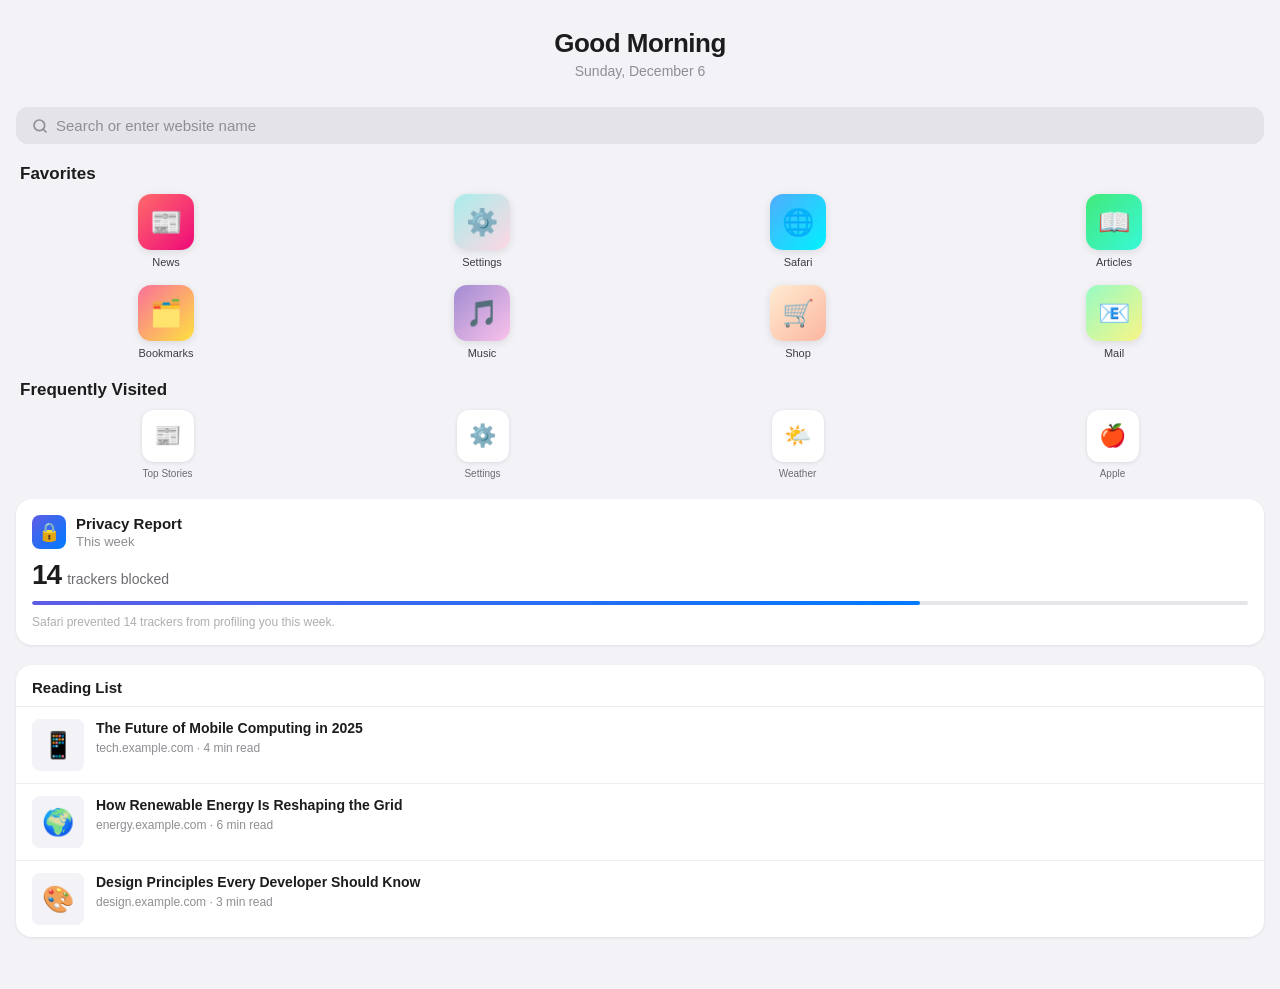
==== pages/home.html @ f95d5929 "Create home.html" ====
<!DOCTYPE html>
<html lang="en">
<head>
  <meta charset="UTF-8" />
  <meta name="viewport" content="width=device-width, initial-scale=1.0" />
  <title>Safari Start Page</title>
  <style>
    * { box-sizing: border-box; margin: 0; padding: 0; }
    body {
      font-family: -apple-system, BlinkMacSystemFont, "SF Pro Display", sans-serif;
      background: #f2f2f7;
      color: #1c1c1e;
      min-height: 100vh;
      overflow-x: hidden;
    }

    /* ── Top greeting ── */
    .greeting-section {
      padding: 28px 20px 16px;
      text-align: center;
    }
    .greeting {
      font-size: 26px;
      font-weight: 700;
      letter-spacing: -0.5px;
      color: #1c1c1e;
    }
    .date-text {
      font-size: 14px;
      color: #8e8e93;
      margin-top: 4px;
    }

    /* ── Search bar (visual only) ── */
    .search-field {
      margin: 12px 16px 0;
      background: rgba(118,118,128,0.12);
      border-radius: 12px;
      padding: 10px 16px;
      display: flex;
      align-items: center;
      gap: 8px;
      color: #8e8e93;
      font-size: 15px;
      cursor: pointer;
      transition: background 0.2s;
    }
    .search-field:active { background: rgba(118,118,128,0.2); }
    .search-field svg { width: 16px; height: 16px; flex-shrink: 0; }

    /* ── Favorites grid ── */
    .section-title {
      font-size: 17px;
      font-weight: 600;
      color: #1c1c1e;
      padding: 20px 20px 10px;
    }

    .favorites-grid {
      display: grid;
      grid-template-columns: repeat(4, 1fr);
      gap: 16px;
      padding: 0 16px;
    }

    .fav-item {
      display: flex;
      flex-direction: column;
      align-items: center;
      gap: 6px;
      cursor: pointer;
    }
    .fav-item:active .fav-icon { transform: scale(0.88); }

    .fav-icon {
      width: 56px;
      height: 56px;
      border-radius: 13px;
      display: flex;
      align-items: center;
      justify-content: center;
      font-size: 26px;
      transition: transform 0.2s cubic-bezier(0.34,1.56,0.64,1);
      box-shadow: 0 2px 8px rgba(0,0,0,0.10);
    }

    .fav-label {
      font-size: 11px;
      color: #3c3c43;
      text-align: center;
      line-height: 1.2;
      max-width: 60px;
      overflow: hidden;
      text-overflow: ellipsis;
      white-space: nowrap;
    }

    /* ── Frequently Visited ── */
    .visited-grid {
      display: grid;
      grid-template-columns: repeat(4, 1fr);
      gap: 12px;
      padding: 0 16px;
    }
    .visited-item {
      display: flex;
      flex-direction: column;
      align-items: center;
      gap: 6px;
      cursor: pointer;
    }
    .visited-item:active .visited-icon { transform: scale(0.88); }
    .visited-icon {
      width: 52px;
      height: 52px;
      border-radius: 12px;
      background: #fff;
      display: flex;
      align-items: center;
      justify-content: center;
      font-size: 22px;
      box-shadow: 0 1px 4px rgba(0,0,0,0.10);
      transition: transform 0.2s cubic-bezier(0.34,1.56,0.64,1);
    }
    .visited-label {
      font-size: 10px;
      color: #6c6c70;
      text-align: center;
    }

    /* ── Privacy Report ── */
    .privacy-card {
      margin: 20px 16px;
      background: #fff;
      border-radius: 16px;
      padding: 16px;
      box-shadow: 0 1px 3px rgba(0,0,0,0.08);
    }
    .privacy-header {
      display: flex;
      align-items: center;
      gap: 10px;
      margin-bottom: 10px;
    }
    .privacy-icon {
      width: 34px;
      height: 34px;
      background: linear-gradient(135deg, #5e5ce6, #007aff);
      border-radius: 8px;
      display: flex;
      align-items: center;
      justify-content: center;
      font-size: 18px;
    }
    .privacy-title { font-size: 15px; font-weight: 600; color: #1c1c1e; }
    .privacy-sub { font-size: 13px; color: #8e8e93; margin-top: 2px; }
    .privacy-stat {
      display: flex;
      align-items: baseline;
      gap: 6px;
    }
    .privacy-num {
      font-size: 28px;
      font-weight: 700;
      color: #1c1c1e;
      letter-spacing: -1px;
    }
    .privacy-desc { font-size: 14px; color: #6c6c70; }
    .privacy-bar {
      height: 4px;
      background: #e5e5ea;
      border-radius: 2px;
      margin: 10px 0;
      overflow: hidden;
    }
    .privacy-bar-fill {
      height: 100%;
      width: 73%;
      background: linear-gradient(90deg, #5e5ce6, #007aff);
      border-radius: 2px;
    }
    .privacy-note { font-size: 12px; color: #aeaeb2; }

    /* ── Reading list preview ── */
    .reading-card {
      margin: 0 16px 20px;
      background: #fff;
      border-radius: 16px;
      overflow: hidden;
      box-shadow: 0 1px 3px rgba(0,0,0,0.08);
    }
    .reading-card-header {
      padding: 14px 16px 10px;
      font-size: 15px;
      font-weight: 600;
      color: #1c1c1e;
      border-bottom: 0.5px solid rgba(60,60,67,0.1);
    }
    .reading-item {
      display: flex;
      gap: 12px;
      padding: 12px 16px;
      align-items: flex-start;
      border-bottom: 0.5px solid rgba(60,60,67,0.08);
      cursor: pointer;
      transition: background 0.15s;
    }
    .reading-item:last-child { border-bottom: none; }
    .reading-item:active { background: rgba(0,0,0,0.04); }
    .reading-thumb {
      width: 52px;
      height: 52px;
      border-radius: 8px;
      font-size: 26px;
      display: flex;
      align-items: center;
      justify-content: center;
      flex-shrink: 0;
      background: #f2f2f7;
    }
    .reading-info { flex: 1; min-width: 0; }
    .reading-title {
      font-size: 14px;
      font-weight: 600;
      color: #1c1c1e;
      line-height: 1.3;
      margin-bottom: 3px;
    }
    .reading-source { font-size: 12px; color: #8e8e93; }

    /* ── Bottom padding ── */
    .bottom-pad { height: 32px; }

    /* ── Dark mode ── */
    @media (prefers-color-scheme: dark) {
      body { background: #000; color: #fff; }
      .greeting { color: #fff; }
      .search-field { background: rgba(118,118,128,0.24); color: #aeaeb2; }
      .section-title { color: #fff; }
      .fav-label { color: #aeaeb2; }
      .visited-icon { background: #1c1c1e; }
      .visited-label { color: #8e8e93; }
      .privacy-card, .reading-card { background: #1c1c1e; }
      .privacy-title, .privacy-num, .reading-title { color: #fff; }
      .reading-thumb { background: #2c2c2e; }
    }
  </style>
</head>
<body>

  <!-- Greeting -->
  <div class="greeting-section">
    <div class="greeting" id="greet">Good Morning</div>
    <div class="date-text" id="dateText">Wednesday, June 25</div>
  </div>

  <!-- Visual search bar (tapping parent frame's bar) -->
  <div class="search-field" onclick="parent.postMessage({type:'focusUrl'},'*')">
    <svg viewBox="0 0 24 24" fill="none" stroke="currentColor" stroke-width="2.5" stroke-linecap="round">
      <circle cx="11" cy="11" r="8"/><path d="m21 21-4.35-4.35"/>
    </svg>
    Search or enter website name
  </div>

  <!-- Favorites -->
  <div class="section-title">Favorites</div>
  <div class="favorites-grid">
    <div class="fav-item" onclick="navigate('news')">
      <div class="fav-icon" style="background:linear-gradient(135deg,#ff6b6b,#ee0979)">📰</div>
      <div class="fav-label">News</div>
    </div>
    <div class="fav-item" onclick="navigate('settings')">
      <div class="fav-icon" style="background:linear-gradient(135deg,#a8edea,#fed6e3)">⚙️</div>
      <div class="fav-label">Settings</div>
    </div>
    <div class="fav-item" onclick="navigate('safari://home')">
      <div class="fav-icon" style="background:linear-gradient(135deg,#4facfe,#00f2fe)">🌐</div>
      <div class="fav-label">Safari</div>
    </div>
    <div class="fav-item" onclick="navigate('news')">
      <div class="fav-icon" style="background:linear-gradient(135deg,#43e97b,#38f9d7)">📖</div>
      <div class="fav-label">Articles</div>
    </div>
    <div class="fav-item" onclick="navigate('settings')">
      <div class="fav-icon" style="background:linear-gradient(135deg,#fa709a,#fee140)">🗂️</div>
      <div class="fav-label">Bookmarks</div>
    </div>
    <div class="fav-item" onclick="navigate('news')">
      <div class="fav-icon" style="background:linear-gradient(135deg,#a18cd1,#fbc2eb)">🎵</div>
      <div class="fav-label">Music</div>
    </div>
    <div class="fav-item" onclick="navigate('settings')">
      <div class="fav-icon" style="background:linear-gradient(135deg,#ffecd2,#fcb69f)">🛒</div>
      <div class="fav-label">Shop</div>
    </div>
    <div class="fav-item" onclick="navigate('news')">
      <div class="fav-icon" style="background:linear-gradient(135deg,#96fbc4,#f9f586)">📧</div>
      <div class="fav-label">Mail</div>
    </div>
  </div>

  <!-- Frequently Visited -->
  <div class="section-title">Frequently Visited</div>
  <div class="visited-grid">
    <div class="visited-item" onclick="navigate('news')">
      <div class="visited-icon">📰</div>
      <div class="visited-label">Top Stories</div>
    </div>
    <div class="visited-item" onclick="navigate('settings')">
      <div class="visited-icon">⚙️</div>
      <div class="visited-label">Settings</div>
    </div>
    <div class="visited-item" onclick="navigate('search: weather today')">
      <div class="visited-icon">🌤️</div>
      <div class="visited-label">Weather</div>
    </div>
    <div class="visited-item" onclick="navigate('search: apple')">
      <div class="visited-icon">🍎</div>
      <div class="visited-label">Apple</div>
    </div>
  </div>

  <!-- Privacy Report -->
  <div class="privacy-card">
    <div class="privacy-header">
      <div class="privacy-icon">🔒</div>
      <div>
        <div class="privacy-title">Privacy Report</div>
        <div class="privacy-sub">This week</div>
      </div>
    </div>
    <div class="privacy-stat">
      <div class="privacy-num">14</div>
      <div class="privacy-desc">trackers blocked</div>
    </div>
    <div class="privacy-bar"><div class="privacy-bar-fill"></div></div>
    <div class="privacy-note">Safari prevented 14 trackers from profiling you this week.</div>
  </div>

  <!-- Reading List Preview -->
  <div class="reading-card">
    <div class="reading-card-header">Reading List</div>
    <div class="reading-item" onclick="navigate('news')">
      <div class="reading-thumb">📱</div>
      <div class="reading-info">
        <div class="reading-title">The Future of Mobile Computing in 2025</div>
        <div class="reading-source">tech.example.com · 4 min read</div>
      </div>
    </div>
    <div class="reading-item" onclick="navigate('news')">
      <div class="reading-thumb">🌍</div>
      <div class="reading-info">
        <div class="reading-title">How Renewable Energy Is Reshaping the Grid</div>
        <div class="reading-source">energy.example.com · 6 min read</div>
      </div>
    </div>
    <div class="reading-item" onclick="navigate('news')">
      <div class="reading-thumb">🎨</div>
      <div class="reading-info">
        <div class="reading-title">Design Principles Every Developer Should Know</div>
        <div class="reading-source">design.example.com · 3 min read</div>
      </div>
    </div>
  </div>

  <div class="bottom-pad"></div>

  <script>
    function navigate(url) {
      parent.postMessage({ type: 'navigate', url: url }, '*');
    }

    // Greeting
    const h = new Date().getHours();
    const greet = document.getElementById('greet');
    if (h < 12) greet.textContent = 'Good Morning';
    else if (h < 17) greet.textContent = 'Good Afternoon';
    else greet.textContent = 'Good Evening';

    // Date
    const d = new Date();
    const days = ['Sunday','Monday','Tuesday','Wednesday','Thursday','Friday','Saturday'];
    const months = ['January','February','March','April','May','June','July','August','September','October','November','December'];
    document.getElementById('dateText').textContent =
      `${days[d.getDay()]}, ${months[d.getMonth()]} ${d.getDate()}`;
  </script>
</body>
</html>
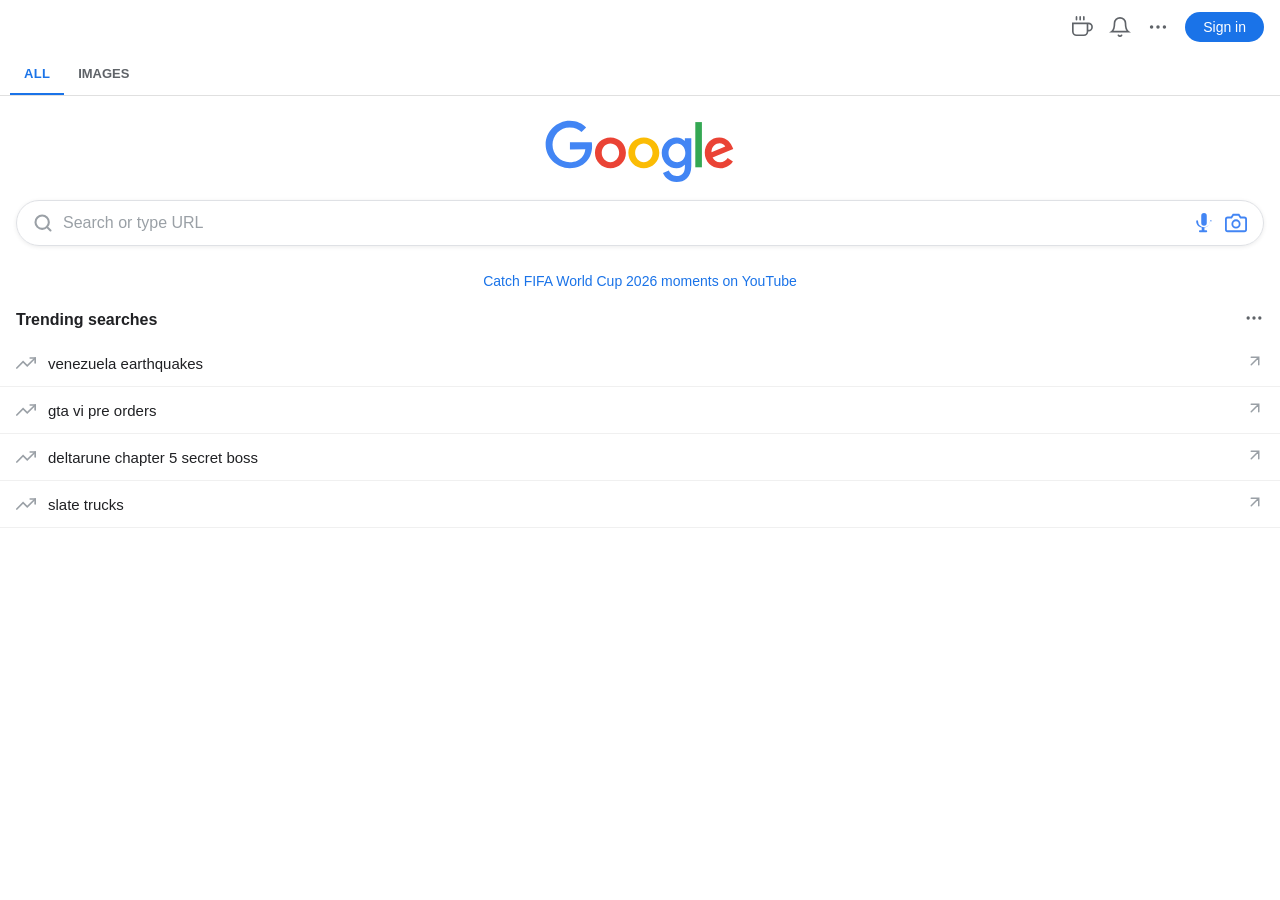
==== commit be7172fa: "Update home.html" ====
--- a/pages/home.html
+++ b/pages/home.html
@@ -1,388 +1,131 @@
 <!DOCTYPE html>
 <html lang="en">
 <head>
-  <meta charset="UTF-8" />
-  <meta name="viewport" content="width=device-width, initial-scale=1.0" />
-  <title>Safari Start Page</title>
+  <meta charset="UTF-8"/>
+  <meta name="viewport" content="width=device-width,initial-scale=1.0"/>
+  <title>Google</title>
   <style>
-    * { box-sizing: border-box; margin: 0; padding: 0; }
-    body {
-      font-family: -apple-system, BlinkMacSystemFont, "SF Pro Display", sans-serif;
-      background: #f2f2f7;
-      color: #1c1c1e;
-      min-height: 100vh;
-      overflow-x: hidden;
-    }
+    *{box-sizing:border-box;margin:0;padding:0}
+    body{font-family:-apple-system,BlinkMacSystemFont,"Helvetica Neue",sans-serif;background:#fff;color:#202124;min-height:100vh}
+    .header{display:flex;align-items:center;justify-content:flex-end;padding:12px 16px;gap:16px}
+    .header-icon{width:22px;height:22px;color:#5f6368;cursor:pointer;display:flex;align-items:center;justify-content:center}
+    .header-icon svg{width:22px;height:22px}
+    .sign-in{background:#1a73e8;color:#fff;border:none;border-radius:20px;padding:7px 18px;font-size:14px;font-weight:500;cursor:pointer;font-family:inherit}
+    .sign-in:active{background:#1557b0}
 
-    /* ── Top greeting ── */
-    .greeting-section {
-      padding: 28px 20px 16px;
-      text-align: center;
-    }
-    .greeting {
-      font-size: 26px;
-      font-weight: 700;
-      letter-spacing: -0.5px;
-      color: #1c1c1e;
-    }
-    .date-text {
-      font-size: 14px;
-      color: #8e8e93;
-      margin-top: 4px;
-    }
+    /* Nav tabs */
+    .nav-tabs{display:flex;border-bottom:1px solid #e0e0e0;padding:0 10px}
+    .nav-tab{padding:12px 14px;font-size:13px;font-weight:600;color:#5f6368;cursor:pointer;border-bottom:2.5px solid transparent;white-space:nowrap;letter-spacing:.3px}
+    .nav-tab.active{color:#1a73e8;border-color:#1a73e8}
+    .images-tab{color:#5f6368;font-size:13px;padding:12px 14px;font-weight:600;cursor:pointer;border-bottom:2.5px solid transparent}
+    .images-tab:active{color:#1a73e8}
 
-    /* ── Search bar (visual only) ── */
-    .search-field {
-      margin: 12px 16px 0;
-      background: rgba(118,118,128,0.12);
-      border-radius: 12px;
-      padding: 10px 16px;
-      display: flex;
-      align-items: center;
-      gap: 8px;
-      color: #8e8e93;
-      font-size: 15px;
-      cursor: pointer;
-      transition: background 0.2s;
-    }
-    .search-field:active { background: rgba(118,118,128,0.2); }
-    .search-field svg { width: 16px; height: 16px; flex-shrink: 0; }
+    /* Doodle area */
+    .doodle-wrap{padding:24px 0 12px;display:flex;flex-direction:column;align-items:center;gap:16px}
+    .google-logo{font-size:0;line-height:1;position:relative;width:200px;height:68px;display:flex;align-items:center;justify-content:center}
+    .logo-svg{width:196px;height:64px}
 
-    /* ── Favorites grid ── */
-    .section-title {
-      font-size: 17px;
-      font-weight: 600;
-      color: #1c1c1e;
-      padding: 20px 20px 10px;
-    }
+    /* Search box */
+    .search-wrap{padding:0 16px;width:100%}
+    .search-box{border:1px solid #dfe1e5;border-radius:24px;padding:11px 16px;display:flex;align-items:center;gap:10px;box-shadow:0 1px 4px rgba(0,0,0,.08)}
+    .search-box:active{box-shadow:0 2px 8px rgba(0,0,0,.12)}
+    .search-box svg{width:20px;height:20px;color:#9aa0a6;flex-shrink:0}
+    .search-placeholder{flex:1;font-size:16px;color:#9aa0a6}
+    .search-icons{display:flex;gap:10px;align-items:center}
+    .search-icons svg{width:22px;height:22px;color:#4285f4}
 
-    .favorites-grid {
-      display: grid;
-      grid-template-columns: repeat(4, 1fr);
-      gap: 16px;
-      padding: 0 16px;
-    }
+    /* Promo link */
+    .promo{text-align:center;padding:14px 16px 0}
+    .promo a{color:#1a73e8;font-size:14px;text-decoration:none}
 
-    .fav-item {
-      display: flex;
-      flex-direction: column;
-      align-items: center;
-      gap: 6px;
-      cursor: pointer;
-    }
-    .fav-item:active .fav-icon { transform: scale(0.88); }
+    /* Trending */
+    .section-title{font-size:16px;font-weight:700;color:#202124;padding:18px 16px 8px;display:flex;align-items:center;justify-content:space-between}
+    .section-more{color:#5f6368}
+    .section-more svg{width:20px;height:20px}
 
-    .fav-icon {
-      width: 56px;
-      height: 56px;
-      border-radius: 13px;
-      display: flex;
-      align-items: center;
-      justify-content: center;
-      font-size: 26px;
-      transition: transform 0.2s cubic-bezier(0.34,1.56,0.64,1);
-      box-shadow: 0 2px 8px rgba(0,0,0,0.10);
-    }
+    .trend-item{display:flex;align-items:center;gap:12px;padding:12px 16px;border-bottom:1px solid #f0f0f0;cursor:pointer;transition:background .15s}
+    .trend-item:active{background:#f8f9fa}
+    .trend-icon{width:20px;height:20px;color:#9aa0a6;flex-shrink:0}
+    .trend-icon svg{width:20px;height:20px}
+    .trend-text{flex:1;font-size:15px;color:#202124}
+    .trend-arrow{color:#9aa0a6}
+    .trend-arrow svg{width:18px;height:18px}
 
-    .fav-label {
-      font-size: 11px;
-      color: #3c3c43;
-      text-align: center;
-      line-height: 1.2;
-      max-width: 60px;
-      overflow: hidden;
-      text-overflow: ellipsis;
-      white-space: nowrap;
-    }
-
-    /* ── Frequently Visited ── */
-    .visited-grid {
-      display: grid;
-      grid-template-columns: repeat(4, 1fr);
-      gap: 12px;
-      padding: 0 16px;
-    }
-    .visited-item {
-      display: flex;
-      flex-direction: column;
-      align-items: center;
-      gap: 6px;
-      cursor: pointer;
-    }
-    .visited-item:active .visited-icon { transform: scale(0.88); }
-    .visited-icon {
-      width: 52px;
-      height: 52px;
-      border-radius: 12px;
-      background: #fff;
-      display: flex;
-      align-items: center;
-      justify-content: center;
-      font-size: 22px;
-      box-shadow: 0 1px 4px rgba(0,0,0,0.10);
-      transition: transform 0.2s cubic-bezier(0.34,1.56,0.64,1);
-    }
-    .visited-label {
-      font-size: 10px;
-      color: #6c6c70;
-      text-align: center;
-    }
-
-    /* ── Privacy Report ── */
-    .privacy-card {
-      margin: 20px 16px;
-      background: #fff;
-      border-radius: 16px;
-      padding: 16px;
-      box-shadow: 0 1px 3px rgba(0,0,0,0.08);
-    }
-    .privacy-header {
-      display: flex;
-      align-items: center;
-      gap: 10px;
-      margin-bottom: 10px;
-    }
-    .privacy-icon {
-      width: 34px;
-      height: 34px;
-      background: linear-gradient(135deg, #5e5ce6, #007aff);
-      border-radius: 8px;
-      display: flex;
-      align-items: center;
-      justify-content: center;
-      font-size: 18px;
-    }
-    .privacy-title { font-size: 15px; font-weight: 600; color: #1c1c1e; }
-    .privacy-sub { font-size: 13px; color: #8e8e93; margin-top: 2px; }
-    .privacy-stat {
-      display: flex;
-      align-items: baseline;
-      gap: 6px;
-    }
-    .privacy-num {
-      font-size: 28px;
-      font-weight: 700;
-      color: #1c1c1e;
-      letter-spacing: -1px;
-    }
-    .privacy-desc { font-size: 14px; color: #6c6c70; }
-    .privacy-bar {
-      height: 4px;
-      background: #e5e5ea;
-      border-radius: 2px;
-      margin: 10px 0;
-      overflow: hidden;
-    }
-    .privacy-bar-fill {
-      height: 100%;
-      width: 73%;
-      background: linear-gradient(90deg, #5e5ce6, #007aff);
-      border-radius: 2px;
-    }
-    .privacy-note { font-size: 12px; color: #aeaeb2; }
-
-    /* ── Reading list preview ── */
-    .reading-card {
-      margin: 0 16px 20px;
-      background: #fff;
-      border-radius: 16px;
-      overflow: hidden;
-      box-shadow: 0 1px 3px rgba(0,0,0,0.08);
-    }
-    .reading-card-header {
-      padding: 14px 16px 10px;
-      font-size: 15px;
-      font-weight: 600;
-      color: #1c1c1e;
-      border-bottom: 0.5px solid rgba(60,60,67,0.1);
-    }
-    .reading-item {
-      display: flex;
-      gap: 12px;
-      padding: 12px 16px;
-      align-items: flex-start;
-      border-bottom: 0.5px solid rgba(60,60,67,0.08);
-      cursor: pointer;
-      transition: background 0.15s;
-    }
-    .reading-item:last-child { border-bottom: none; }
-    .reading-item:active { background: rgba(0,0,0,0.04); }
-    .reading-thumb {
-      width: 52px;
-      height: 52px;
-      border-radius: 8px;
-      font-size: 26px;
-      display: flex;
-      align-items: center;
-      justify-content: center;
-      flex-shrink: 0;
-      background: #f2f2f7;
-    }
-    .reading-info { flex: 1; min-width: 0; }
-    .reading-title {
-      font-size: 14px;
-      font-weight: 600;
-      color: #1c1c1e;
-      line-height: 1.3;
-      margin-bottom: 3px;
-    }
-    .reading-source { font-size: 12px; color: #8e8e93; }
-
-    /* ── Bottom padding ── */
-    .bottom-pad { height: 32px; }
-
-    /* ── Dark mode ── */
-    @media (prefers-color-scheme: dark) {
-      body { background: #000; color: #fff; }
-      .greeting { color: #fff; }
-      .search-field { background: rgba(118,118,128,0.24); color: #aeaeb2; }
-      .section-title { color: #fff; }
-      .fav-label { color: #aeaeb2; }
-      .visited-icon { background: #1c1c1e; }
-      .visited-label { color: #8e8e93; }
-      .privacy-card, .reading-card { background: #1c1c1e; }
-      .privacy-title, .privacy-num, .reading-title { color: #fff; }
-      .reading-thumb { background: #2c2c2e; }
+    @media(prefers-color-scheme:dark){
+      body{background:#202124;color:#e8eaed}
+      .search-box{background:#303134;border-color:#5f6368;box-shadow:none}
+      .search-placeholder{color:#9aa0a6}
+      .section-title{color:#e8eaed}
+      .trend-item{border-color:#3c4043}
+      .trend-text{color:#e8eaed}
+      .trend-item:active{background:#3c4043}
     }
   </style>
 </head>
 <body>
-
-  <!-- Greeting -->
-  <div class="greeting-section">
-    <div class="greeting" id="greet">Good Morning</div>
-    <div class="date-text" id="dateText">Wednesday, June 25</div>
+  <div class="header">
+    <div class="header-icon"><svg viewBox="0 0 24 24" fill="none" stroke="currentColor" stroke-width="1.8" stroke-linecap="round"><path d="M18 8h1a4 4 0 010 8h-1M2 8h16v9a4 4 0 01-4 4H6a4 4 0 01-4-4V8z"/><line x1="6" y1="1" x2="6" y2="4"/><line x1="10" y1="1" x2="10" y2="4"/><line x1="14" y1="1" x2="14" y2="4"/></svg></div>
+    <div class="header-icon"><svg viewBox="0 0 24 24" fill="none" stroke="currentColor" stroke-width="1.8" stroke-linecap="round"><path d="M18 8A6 6 0 006 8c0 7-3 9-3 9h18s-3-2-3-9M13.73 21a2 2 0 01-3.46 0"/></svg></div>
+    <div class="header-icon"><svg viewBox="0 0 24 24" fill="none" stroke="currentColor" stroke-width="1.8" stroke-linecap="round"><circle cx="12" cy="12" r="1"/><circle cx="19" cy="12" r="1"/><circle cx="5" cy="12" r="1"/></svg></div>
+    <button class="sign-in">Sign in</button>
   </div>
 
-  <!-- Visual search bar (tapping parent frame's bar) -->
-  <div class="search-field" onclick="parent.postMessage({type:'focusUrl'},'*')">
-    <svg viewBox="0 0 24 24" fill="none" stroke="currentColor" stroke-width="2.5" stroke-linecap="round">
-      <circle cx="11" cy="11" r="8"/><path d="m21 21-4.35-4.35"/>
-    </svg>
-    Search or enter website name
+  <div class="nav-tabs">
+    <div class="nav-tab active">ALL</div>
+    <div class="images-tab">IMAGES</div>
   </div>
 
-  <!-- Favorites -->
-  <div class="section-title">Favorites</div>
-  <div class="favorites-grid">
-    <div class="fav-item" onclick="navigate('news')">
-      <div class="fav-icon" style="background:linear-gradient(135deg,#ff6b6b,#ee0979)">📰</div>
-      <div class="fav-label">News</div>
-    </div>
-    <div class="fav-item" onclick="navigate('settings')">
-      <div class="fav-icon" style="background:linear-gradient(135deg,#a8edea,#fed6e3)">⚙️</div>
-      <div class="fav-label">Settings</div>
-    </div>
-    <div class="fav-item" onclick="navigate('safari://home')">
-      <div class="fav-icon" style="background:linear-gradient(135deg,#4facfe,#00f2fe)">🌐</div>
-      <div class="fav-label">Safari</div>
-    </div>
-    <div class="fav-item" onclick="navigate('news')">
-      <div class="fav-icon" style="background:linear-gradient(135deg,#43e97b,#38f9d7)">📖</div>
-      <div class="fav-label">Articles</div>
-    </div>
-    <div class="fav-item" onclick="navigate('settings')">
-      <div class="fav-icon" style="background:linear-gradient(135deg,#fa709a,#fee140)">🗂️</div>
-      <div class="fav-label">Bookmarks</div>
-    </div>
-    <div class="fav-item" onclick="navigate('news')">
-      <div class="fav-icon" style="background:linear-gradient(135deg,#a18cd1,#fbc2eb)">🎵</div>
-      <div class="fav-label">Music</div>
-    </div>
-    <div class="fav-item" onclick="navigate('settings')">
-      <div class="fav-icon" style="background:linear-gradient(135deg,#ffecd2,#fcb69f)">🛒</div>
-      <div class="fav-label">Shop</div>
-    </div>
-    <div class="fav-item" onclick="navigate('news')">
-      <div class="fav-icon" style="background:linear-gradient(135deg,#96fbc4,#f9f586)">📧</div>
-      <div class="fav-label">Mail</div>
-    </div>
-  </div>
+  <div class="doodle-wrap">
+    <!-- Google logo SVG -->
+    <svg class="logo-svg" viewBox="0 0 272 92" xmlns="http://www.w3.org/2000/svg">
+      <path fill="#EA4335" d="M115.75 47.18c0 12.77-9.99 22.18-22.25 22.18s-22.25-9.41-22.25-22.18C71.25 34.32 81.24 25 93.5 25s22.25 9.32 22.25 22.18zm-9.74 0c0-7.98-5.79-13.44-12.51-13.44S80.99 39.2 80.99 47.18c0 7.9 5.79 13.44 12.51 13.44s12.51-5.55 12.51-13.44z"/>
+      <path fill="#FBBC05" d="M163.75 47.18c0 12.77-9.99 22.18-22.25 22.18s-22.25-9.41-22.25-22.18c0-12.85 9.99-22.18 22.25-22.18s22.25 9.32 22.25 22.18zm-9.74 0c0-7.98-5.79-13.44-12.51-13.44s-12.51 5.46-12.51 13.44c0 7.9 5.79 13.44 12.51 13.44s12.51-5.55 12.51-13.44z"/>
+      <path fill="#4285F4" d="M209.75 26.34v39.82c0 16.38-9.66 23.07-21.08 23.07-10.75 0-17.22-7.19-19.66-13.07l8.48-3.53c1.51 3.61 5.21 7.87 11.17 7.87 7.31 0 11.84-4.51 11.84-13v-3.19h-.34c-2.18 2.69-6.38 5.04-11.68 5.04-11.09 0-21.25-9.66-21.25-22.09 0-12.52 10.16-22.26 21.25-22.26 5.29 0 9.49 2.35 11.68 4.96h.34v-3.61h9.25zm-8.56 20.92c0-7.81-5.21-13.52-11.84-13.52-6.72 0-12.35 5.71-12.35 13.52 0 7.73 5.63 13.36 12.35 13.36 6.63 0 11.84-5.63 11.84-13.36z"/>
+      <path fill="#34A853" d="M225 3v65h-9.5V3h9.5z"/>
+      <path fill="#EA4335" d="M262.02 54.48l7.56 5.04c-2.44 3.61-8.32 9.83-18.48 9.83-12.6 0-22.01-9.74-22.01-22.18 0-13.19 9.49-22.18 20.92-22.18 11.51 0 17.14 9.16 18.98 14.11l1.01 2.52-29.65 12.28c2.27 4.45 5.8 6.72 10.75 6.72 4.96 0 8.4-2.44 10.92-6.14zm-23.27-7.98l19.82-8.23c-1.09-2.77-4.37-4.7-8.23-4.7-4.95 0-11.84 4.37-11.59 12.93z"/>
+      <path fill="#4285F4" d="M35.29 41.41V32h31.36c.31 1.64.47 3.58.47 5.68 0 7.06-1.93 15.79-8.15 22.01-6.05 6.3-13.78 9.66-24.02 9.66C16.32 69.35.36 53.89.36 35.29.36 16.69 16.32 1.23 34.95 1.23c10.5 0 17.98 4.12 23.6 9.49l-6.64 6.64c-4.03-3.78-9.5-6.72-16.97-6.72-13.86 0-24.7 11.17-24.7 25.03 0 13.86 10.84 25.03 24.7 25.03 8.99 0 14.11-3.61 17.39-6.89 2.66-2.66 4.41-6.46 5.1-11.65l-22.14.25z"/>
+    </svg>
 
-  <!-- Frequently Visited -->
-  <div class="section-title">Frequently Visited</div>
-  <div class="visited-grid">
-    <div class="visited-item" onclick="navigate('news')">
-      <div class="visited-icon">📰</div>
-      <div class="visited-label">Top Stories</div>
-    </div>
-    <div class="visited-item" onclick="navigate('settings')">
-      <div class="visited-icon">⚙️</div>
-      <div class="visited-label">Settings</div>
-    </div>
-    <div class="visited-item" onclick="navigate('search: weather today')">
-      <div class="visited-icon">🌤️</div>
-      <div class="visited-label">Weather</div>
-    </div>
-    <div class="visited-item" onclick="navigate('search: apple')">
-      <div class="visited-icon">🍎</div>
-      <div class="visited-label">Apple</div>
-    </div>
-  </div>
-
-  <!-- Privacy Report -->
-  <div class="privacy-card">
-    <div class="privacy-header">
-      <div class="privacy-icon">🔒</div>
-      <div>
-        <div class="privacy-title">Privacy Report</div>
-        <div class="privacy-sub">This week</div>
-      </div>
-    </div>
-    <div class="privacy-stat">
-      <div class="privacy-num">14</div>
-      <div class="privacy-desc">trackers blocked</div>
-    </div>
-    <div class="privacy-bar"><div class="privacy-bar-fill"></div></div>
-    <div class="privacy-note">Safari prevented 14 trackers from profiling you this week.</div>
-  </div>
-
-  <!-- Reading List Preview -->
-  <div class="reading-card">
-    <div class="reading-card-header">Reading List</div>
-    <div class="reading-item" onclick="navigate('news')">
-      <div class="reading-thumb">📱</div>
-      <div class="reading-info">
-        <div class="reading-title">The Future of Mobile Computing in 2025</div>
-        <div class="reading-source">tech.example.com · 4 min read</div>
-      </div>
-    </div>
-    <div class="reading-item" onclick="navigate('news')">
-      <div class="reading-thumb">🌍</div>
-      <div class="reading-info">
-        <div class="reading-title">How Renewable Energy Is Reshaping the Grid</div>
-        <div class="reading-source">energy.example.com · 6 min read</div>
-      </div>
-    </div>
-    <div class="reading-item" onclick="navigate('news')">
-      <div class="reading-thumb">🎨</div>
-      <div class="reading-info">
-        <div class="reading-title">Design Principles Every Developer Should Know</div>
-        <div class="reading-source">design.example.com · 3 min read</div>
+    <div class="search-wrap">
+      <div class="search-box" onclick="parent.postMessage({type:'focusUrl'},'*')">
+        <svg viewBox="0 0 24 24" fill="none" stroke="currentColor" stroke-width="2.5" stroke-linecap="round"><circle cx="11" cy="11" r="8"/><path d="m21 21-4.35-4.35"/></svg>
+        <div class="search-placeholder">Search or type URL</div>
+        <div class="search-icons">
+          <svg viewBox="0 0 24 24" fill="#4285f4" stroke="none"><path d="M12 1a3 3 0 00-3 3v8a3 3 0 006 0V4a3 3 0 00-3-3zM18.5 10c0 3.53-2.61 6.44-6 6.92V20h2a1 1 0 010 2H7.5a1 1 0 010-2h2v-3.08C6.11 16.44 3.5 13.53 3.5 10a1 1 0 012 0 6.5 6.5 0 0013 0 1 1 0 012 0z"/></svg>
+          <svg viewBox="0 0 24 24" fill="none" stroke="#4285f4" stroke-width="2" stroke-linecap="round"><path d="M23 19a2 2 0 01-2 2H3a2 2 0 01-2-2V8a2 2 0 012-2h4l2-3h6l2 3h4a2 2 0 012 2z"/><circle cx="12" cy="13" r="4"/></svg>
+        </div>
       </div>
     </div>
   </div>
 
-  <div class="bottom-pad"></div>
+  <div class="promo">
+    <a onclick="parent.postMessage({type:'navigate',url:'search: FIFA World Cup 2026'},'*')">Catch FIFA World Cup 2026 moments on YouTube</a>
+  </div>
 
-  <script>
-    function navigate(url) {
-      parent.postMessage({ type: 'navigate', url: url }, '*');
-    }
+  <div class="section-title">
+    Trending searches
+    <div class="section-more"><svg viewBox="0 0 24 24" fill="none" stroke="currentColor" stroke-width="2" stroke-linecap="round"><circle cx="12" cy="12" r="1"/><circle cx="19" cy="12" r="1"/><circle cx="5" cy="12" r="1"/></svg></div>
+  </div>
 
-    // Greeting
-    const h = new Date().getHours();
-    const greet = document.getElementById('greet');
-    if (h < 12) greet.textContent = 'Good Morning';
-    else if (h < 17) greet.textContent = 'Good Afternoon';
-    else greet.textContent = 'Good Evening';
-
-    // Date
-    const d = new Date();
-    const days = ['Sunday','Monday','Tuesday','Wednesday','Thursday','Friday','Saturday'];
-    const months = ['January','February','March','April','May','June','July','August','September','October','November','December'];
-    document.getElementById('dateText').textContent =
-      `${days[d.getDay()]}, ${months[d.getMonth()]} ${d.getDate()}`;
-  </script>
+  <div class="trend-item" onclick="parent.postMessage({type:'navigate',url:'search: venezuela earthquakes'},'*')">
+    <div class="trend-icon"><svg viewBox="0 0 24 24" fill="none" stroke="currentColor" stroke-width="2" stroke-linecap="round"><polyline points="23 6 13.5 15.5 8.5 10.5 1 18"/><polyline points="17 6 23 6 23 12"/></svg></div>
+    <div class="trend-text">venezuela earthquakes</div>
+    <div class="trend-arrow"><svg viewBox="0 0 24 24" fill="none" stroke="currentColor" stroke-width="2" stroke-linecap="round"><path d="M7 17L17 7M7 7h10v10"/></svg></div>
+  </div>
+  <div class="trend-item" onclick="parent.postMessage({type:'navigate',url:'search: gta vi pre orders'},'*')">
+    <div class="trend-icon"><svg viewBox="0 0 24 24" fill="none" stroke="currentColor" stroke-width="2" stroke-linecap="round"><polyline points="23 6 13.5 15.5 8.5 10.5 1 18"/><polyline points="17 6 23 6 23 12"/></svg></div>
+    <div class="trend-text">gta vi pre orders</div>
+    <div class="trend-arrow"><svg viewBox="0 0 24 24" fill="none" stroke="currentColor" stroke-width="2" stroke-linecap="round"><path d="M7 17L17 7M7 7h10v10"/></svg></div>
+  </div>
+  <div class="trend-item" onclick="parent.postMessage({type:'navigate',url:'search: deltarune chapter 5 secret boss'},'*')">
+    <div class="trend-icon"><svg viewBox="0 0 24 24" fill="none" stroke="currentColor" stroke-width="2" stroke-linecap="round"><polyline points="23 6 13.5 15.5 8.5 10.5 1 18"/><polyline points="17 6 23 6 23 12"/></svg></div>
+    <div class="trend-text">deltarune chapter 5 secret boss</div>
+    <div class="trend-arrow"><svg viewBox="0 0 24 24" fill="none" stroke="currentColor" stroke-width="2" stroke-linecap="round"><path d="M7 17L17 7M7 7h10v10"/></svg></div>
+  </div>
+  <div class="trend-item" onclick="parent.postMessage({type:'navigate',url:'search: slate trucks'},'*')">
+    <div class="trend-icon"><svg viewBox="0 0 24 24" fill="none" stroke="currentColor" stroke-width="2" stroke-linecap="round"><polyline points="23 6 13.5 15.5 8.5 10.5 1 18"/><polyline points="17 6 23 6 23 12"/></svg></div>
+    <div class="trend-text">slate trucks</div>
+    <div class="trend-arrow"><svg viewBox="0 0 24 24" fill="none" stroke="currentColor" stroke-width="2" stroke-linecap="round"><path d="M7 17L17 7M7 7h10v10"/></svg></div>
+  </div>
 </body>
 </html>
